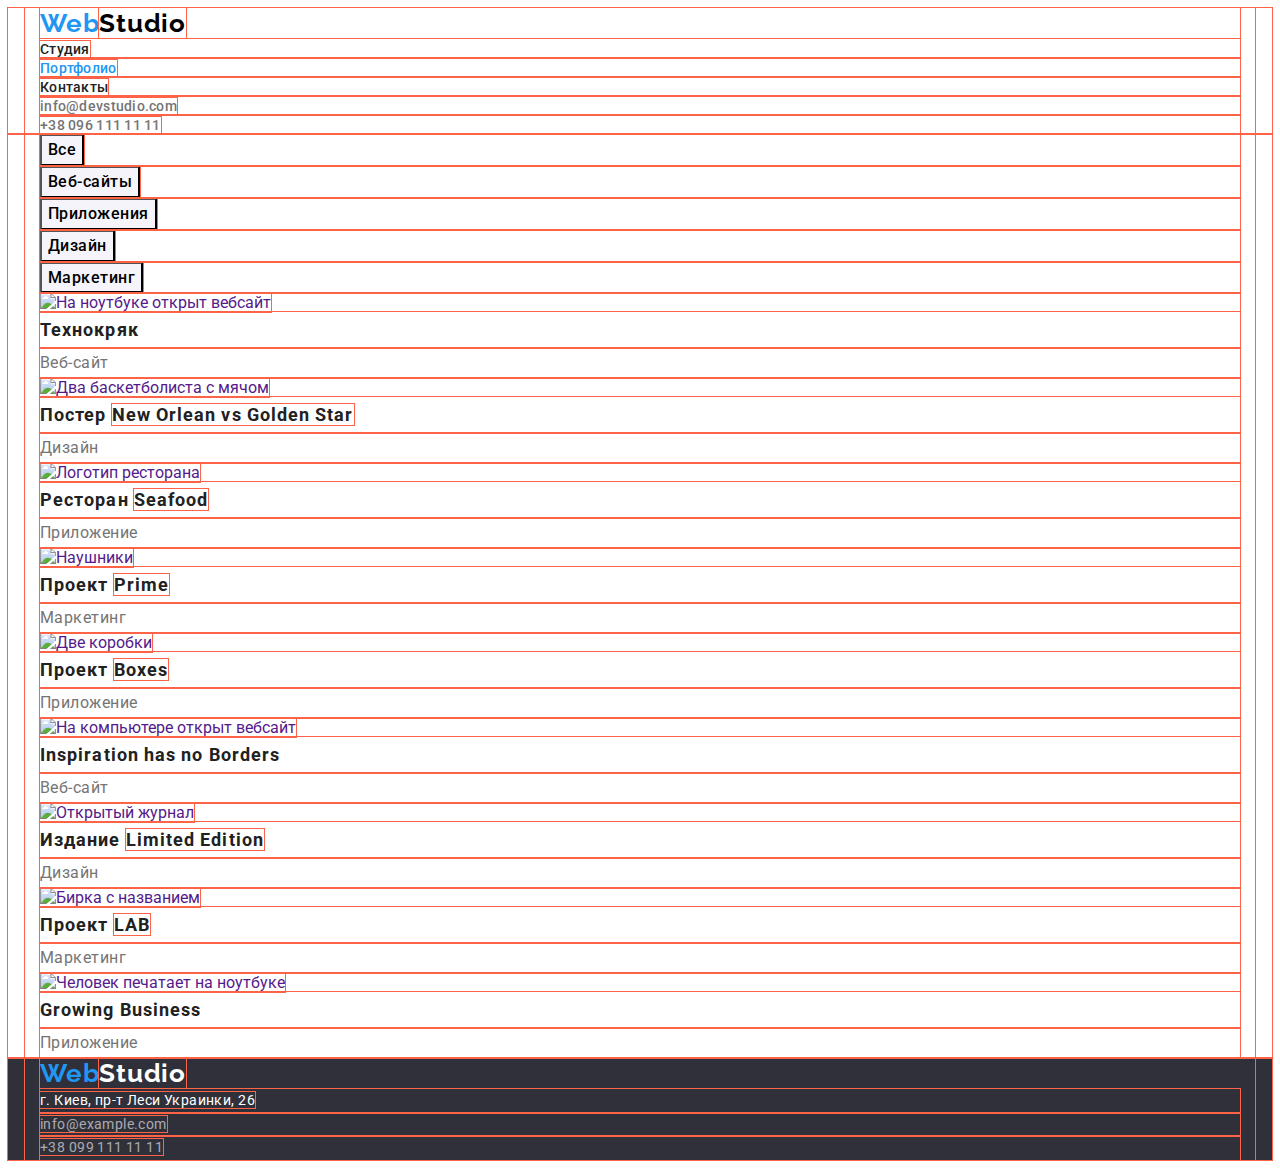
==== portfolio.html @ 90acad29 "update html css" ====
<!DOCTYPE html>
<html lang="ru">
  <head>
    <meta charset="UTF-8" />
    <meta http-equiv="X-UA-Compatible" content="IE=edge" />
    <meta name="viewport" content="width=device-width, initial-scale=1.0" />
    <title>Портфолио</title>
    <link rel="preconnect" href="https://fonts.googleapis.com" />
    <link rel="preconnect" href="https://fonts.gstatic.com" crossorigin />
    <link
      href="https://fonts.googleapis.com/css2?family=Raleway:wght@700&family=Roboto:wght@400;500;700;900&display=swap"
      rel="stylesheet"
    />
    <link
      rel="stylesheet"
      href="https://cdnjs.cloudflare.com/ajax/libs/modern-normalize/1.1.0/modern-normalize.min.css"
      integrity="sha512-wpPYUAdjBVSE4KJnH1VR1HeZfpl1ub8YT/NKx4PuQ5NmX2tKuGu6U/JRp5y+Y8XG2tV+wKQpNHVUX03MfMFn9Q=="
      crossorigin="anonymous"
      referrerpolicy="no-referrer"
    />
    <link rel="stylesheet" href="./css/styles.css" />
  </head>
  <body>
    <!-- Шапка сайта -->
    <header class="header">
      <div class="container">
        <nav class="header-nav">
          <a class="link header-nav-logo" href="./index.html" lang="en"
            >Web<span class="header-logo-black">Studio</span></a
          >
          <ul class="list header-nav-list">
            <li class="header-nav-item">
              <a class="link header-nav-link" href="./index.html">Студия</a>
            </li>
            <li class="header-nav-item">
              <a class="link header-nav-link current" href="./portfolio.html">Портфолио</a>
            </li>
            <li class="header-nav-item"><a class="link header-nav-link" href="">Контакты</a></li>
          </ul>
        </nav>
        <ul class="list header-contact-list">
          <li class="header-contact-item">
            <a class="link header-contact-mail" href="mailto:info@devstudio.com"
              >info@devstudio.com</a
            >
          </li>
          <li class="header-contact-item">
            <a class="link header-contact-tel" href="tel:+380961111111">+38 096 111 11 11</a>
          </li>
        </ul>
      </div>
    </header>
    <main>
      <!-- Работы -->
      <section class="section">
        <div class="container">
          <h1 class="visually-hidden">Наши работы</h1>
          <ul class="list filter">
            <li class="filter-item"><button class="filter-btn" type="button">Все</button></li>
            <li class="filter-item">
              <button class="filter-btn" type="button">Веб-сайты</button>
            </li>
            <li class="filter-item">
              <button class="filter-btn" type="button">Приложения</button>
            </li>
            <li class="filter-item">
              <button class="filter-btn" type="button">Дизайн</button>
            </li>
            <li class="filter-item">
              <button class="filter-btn" type="button">Маркетинг</button>
            </li>
          </ul>
          <ul class="list gallery">
            <li class="gallery-item">
              <a class="link gallery-link" href="">
                <img
                  class="gallery-image"
                  src="./images/our-works-img-1.jpg"
                  alt="На ноутбуке открыт вебсайт"
                  width="370"
                  height="294"
                />
                <h2 class="gallery-title">Технокряк</h2>
                <p class="gallery-desc">Веб-сайт</p>
              </a>
            </li>
            <li class="gallery-item">
              <a class="link gallery-link" href="">
                <img
                  class="gallery-image"
                  src="./images/our-works-img-2.jpg"
                  alt="Два баскетболиста с мячом"
                  width="370"
                  height="294"
                />
                <h2 class="gallery-title">
                  Постер <span lang="en">New Orlean vs Golden Star</span>
                </h2>
                <p class="gallery-desc">Дизайн</p>
              </a>
            </li>
            <li class="gallery-item">
              <a class="link gallery-link" href="">
                <img
                  class="gallery-image"
                  src="./images/our-works-img-3.jpg"
                  alt="Логотип ресторана"
                  width="370"
                  height="294"
                />
                <h2 class="gallery-title">Ресторан <span lang="en">Seafood</span></h2>
                <p class="gallery-desc">Приложение</p>
              </a>
            </li>
            <li class="gallery-item">
              <a class="link gallery-link" href="">
                <img
                  class="gallery-image"
                  src="./images/our-works-img-4.jpg"
                  alt="Наушники"
                  width="370"
                  height="294"
                />
                <h2 class="gallery-title">Проект <span lang="en">Prime</span></h2>
                <p class="gallery-desc">Маркетинг</p>
              </a>
            </li>
            <li class="gallery-item">
              <a class="link gallery-link" href="">
                <img
                  class="gallery-image"
                  src="./images/our-works-img-5.jpg"
                  alt="Две коробки"
                  width="370"
                  height="294"
                />
                <h2 class="gallery-title">Проект <span lang="en">Boxes</span></h2>
                <p class="gallery-desc">Приложение</p>
              </a>
            </li>
            <li class="gallery-item">
              <a class="link gallery-link" href="">
                <img
                  class="gallery-image"
                  src="./images/our-works-img-6.jpg"
                  alt="На компьютере открыт вебсайт"
                  width="370"
                  height="294"
                />
                <h2 class="gallery-title" lang="en">Inspiration has no Borders</h2>
                <p class="gallery-desc">Веб-сайт</p>
              </a>
            </li>
            <li class="gallery-item">
              <a class="link gallery-link" href="">
                <img
                  class="gallery-image"
                  src="./images/our-works-img-7.jpg"
                  alt="Открытый журнал"
                  width="370"
                  height="294"
                />
                <h2 class="gallery-title">Издание <span lang="en">Limited Edition</span></h2>
                <p class="gallery-desc">Дизайн</p>
              </a>
            </li>
            <li class="gallery-item">
              <a class="link gallery-link" href="">
                <img
                  class="gallery-image"
                  src="./images/our-works-img-8.jpg"
                  alt="Бирка с названием"
                  width="370"
                  height="294"
                />
                <h2 class="gallery-title">Проект <span lang="en">LAB</span></h2>
                <p class="gallery-desc">Маркетинг</p>
              </a>
            </li>
            <li class="gallery-item">
              <a class="link gallery-link" href="">
                <img
                  class="gallery-image"
                  src="./images/our-works-img-9.jpg"
                  alt="Человек печатает на ноутбуке"
                  width="370"
                  height="294"
                />
                <h2 class="gallery-title" lang="en">Growing Business</h2>
                <p class="gallery-desc">Приложение</p>
              </a>
            </li>
          </ul>
        </div>
      </section>
    </main>
    <!-- Подвал сайта -->
    <footer class="footer">
      <div class="container">
        <a class="link footer-logo" href="./index.html"
          >Web<span class="footer-logo-white">Studio</span></a
        >
        <address class="footer-address">
          <ul class="list footer-address-list">
            <li class="footer-address-item">
              <a
                class="link footer-address-link"
                href="https://goo.gl/maps/jaHoriXnF1rFuWEq5"
                target="_blank"
                rel="noopener noreferrer"
              >
                г. Киев, пр-т Леси Украинки, 26
              </a>
            </li>
            <li class="footer-address-item">
              <a class="link footer-address-mail" href="mailto:info@example.com"
                >info@example.com</a
              >
            </li>
            <li class="footer-address-item">
              <a class="link footer-address-tel" href="tel:+380991111111">+38 099 111 11 11</a>
            </li>
          </ul>
        </address>
      </div>
    </footer>
  </body>
</html>
---- css/styles.css ----
/* Глобальные свойства */

/* outline nолько для верстки - закомментировать перед сдачей */
* {
  outline: 1px solid tomato;
}

:root {
  --logo-color: #2196f3;
  --primary-white-color: #ffffff;
  --primary-title-color: #ffffff;
  --secondary-title-color: #212121;
  --primary-text-color: #212121;
  --secondary-text-color: #757575;
  --primary-background-color: #2f303a;
  --secondary-background-color: #f5f4fa;
  --accent-color: #2196f3;
}

body {
  color: var(--primary-text-color);

  font-family: Roboto, sans-serif;
}

h1,
h2,
h3,
h4,
h5,
h6,
p {
  margin: 0;
}

.list {
  list-style: none;
  margin: 0;
  padding: 0;
}

button {
  cursor: pointer;
}

.link {
  text-decoration: none;
}

.visually-hidden {
  position: absolute;
  width: 1px;
  height: 1px;
  margin: -1px;
  border: 0;
  padding: 0;

  white-space: nowrap;
  clip-path: inset(100%);
  clip: rect(0 0 0 0);
  overflow: hidden;
}

.container {
  width: 1200px;
  margin-right: auto;
  margin-left: auto;
  padding-right: 15px;
  padding-left: 15px;
}

/* Шапка сайта */
.header {
  background-color: var(--primary-white-color);
}

.header-nav-logo {
  color: var(--logo-color);

  font-family: Raleway, sans-serif;
  font-weight: 700;
  font-size: 26px;
  line-height: 1.19;
  letter-spacing: 0.03em;
}

.header-logo-black {
  color: #000000;
}

.header-nav-link {
  color: var(--primary-text-color);

  font-weight: 500;
  font-size: 14px;
  line-height: 1.14;
  letter-spacing: 0.02em;
}

.header-contact-mail,
.header-contact-tel {
  color: var(--secondary-text-color);

  font-weight: 500;
  font-size: 14px;
  line-height: 1.14;
  letter-spacing: 0.02em;
}

.header-nav-list .link:hover,
.header-nav-list .link:focus,
.header-contact-list .link:hover,
.header-contact-list .link:focus {
  color: var(--accent-color);
}
/* Обычно так не делается, обещали позже научить */
.current {
  color: var(--accent-color);
}

/* Герой */
.hero {
  background-color: var(--primary-background-color);
}

.hero-title {
  color: var(--primary-title-color);

  font-weight: 900;
  font-size: 44px;
  line-height: 1.36;
  text-align: center;
  letter-spacing: 0.06em;
  text-transform: uppercase;
}

.hero-btn {
  color: var(--primary-white-color);
  background: var(--accent-color);

  font-family: inherit;
  font-size: 16px;
  font-weight: 700;
  line-height: 1.87;
  text-align: center;
  letter-spacing: 0.06em;
}

.hero-btn:hover,
.hero-btn:focus {
  background-color: #188ce8;
}

/* Преимущества */
.benefits {
  background-color: var(--primary-white-color);
}

.benefits-subtitle {
  font-size: 14px;
  line-height: 1.14;
  letter-spacing: 0.03em;
  text-transform: uppercase;
}

.benefits-desc {
  color: var(--secondary-text-color);

  font-size: 14px;
  line-height: 1.71;
  letter-spacing: 0.03em;
}

/* Рабочие процессы */
.process {
  background-color: var(--primary-white-color);
}

.process-title {
  font-size: 36px;
  line-height: 1.16;
  text-align: center;
  letter-spacing: 0.03em;
}

/* Команда */
.team {
  background-color: var(--secondary-background-color);
}

.team-title {
  font-size: 36px;
  line-height: 1.16;
  text-align: center;
  letter-spacing: 0.03em;
}

.team-name {
  font-weight: 500;
  font-size: 16px;
  line-height: 1.19;
  text-align: center;
  letter-spacing: 0.03em;
}

.team-position {
  color: var(--secondary-text-color);

  line-height: 19px;
  text-align: center;
  letter-spacing: 0.03em;
}

/* Портфолио - Работы */
.section {
  background-color: var(--primary-white-color);
}

.filter-btn {
  background-color: var(--secondary-background-color);

  font-family: inherit;
  font-weight: 500;
  font-size: 16px;
  line-height: 1.62;
  text-align: center;
  letter-spacing: 0.03em;
}

.filter-btn:active,
.filter-btn:hover,
.filter-btn:focus {
  color: var(--primary-white-color);
  background: var(--accent-color);
}

.gallery-title {
  color: var(--primary-text-color);

  font-size: 18px;
  line-height: 2;
  letter-spacing: 0.06em;
}

.gallery-desc {
  color: var(--secondary-text-color);

  line-height: 1.87;
  letter-spacing: 0.03em;
}

/* Подвал сайта */
.footer {
  background-color: var(--primary-background-color);
}

.footer-logo {
  color: var(--logo-color);

  font-family: Raleway, sans-serif;
  font-weight: 700;
  font-size: 26px;
  line-height: 1.19;
  letter-spacing: 0.03em;
}

.footer-logo-white {
  color: var(--primary-white-color);
}

.footer-address-link {
  color: var(--primary-white-color);

  font-style: normal;
  font-size: 14px;
  line-height: 1.71;
  letter-spacing: 0.03em;
}

.footer-address-mail,
.footer-address-tel {
  color: rgba(255, 255, 255, 0.6);

  font-style: normal;
  font-size: 14px;
  line-height: 1.71;
  letter-spacing: 0.03em;
}

.footer-address .link:hover,
.footer-address .link:focus {
  color: var(--accent-color);
}
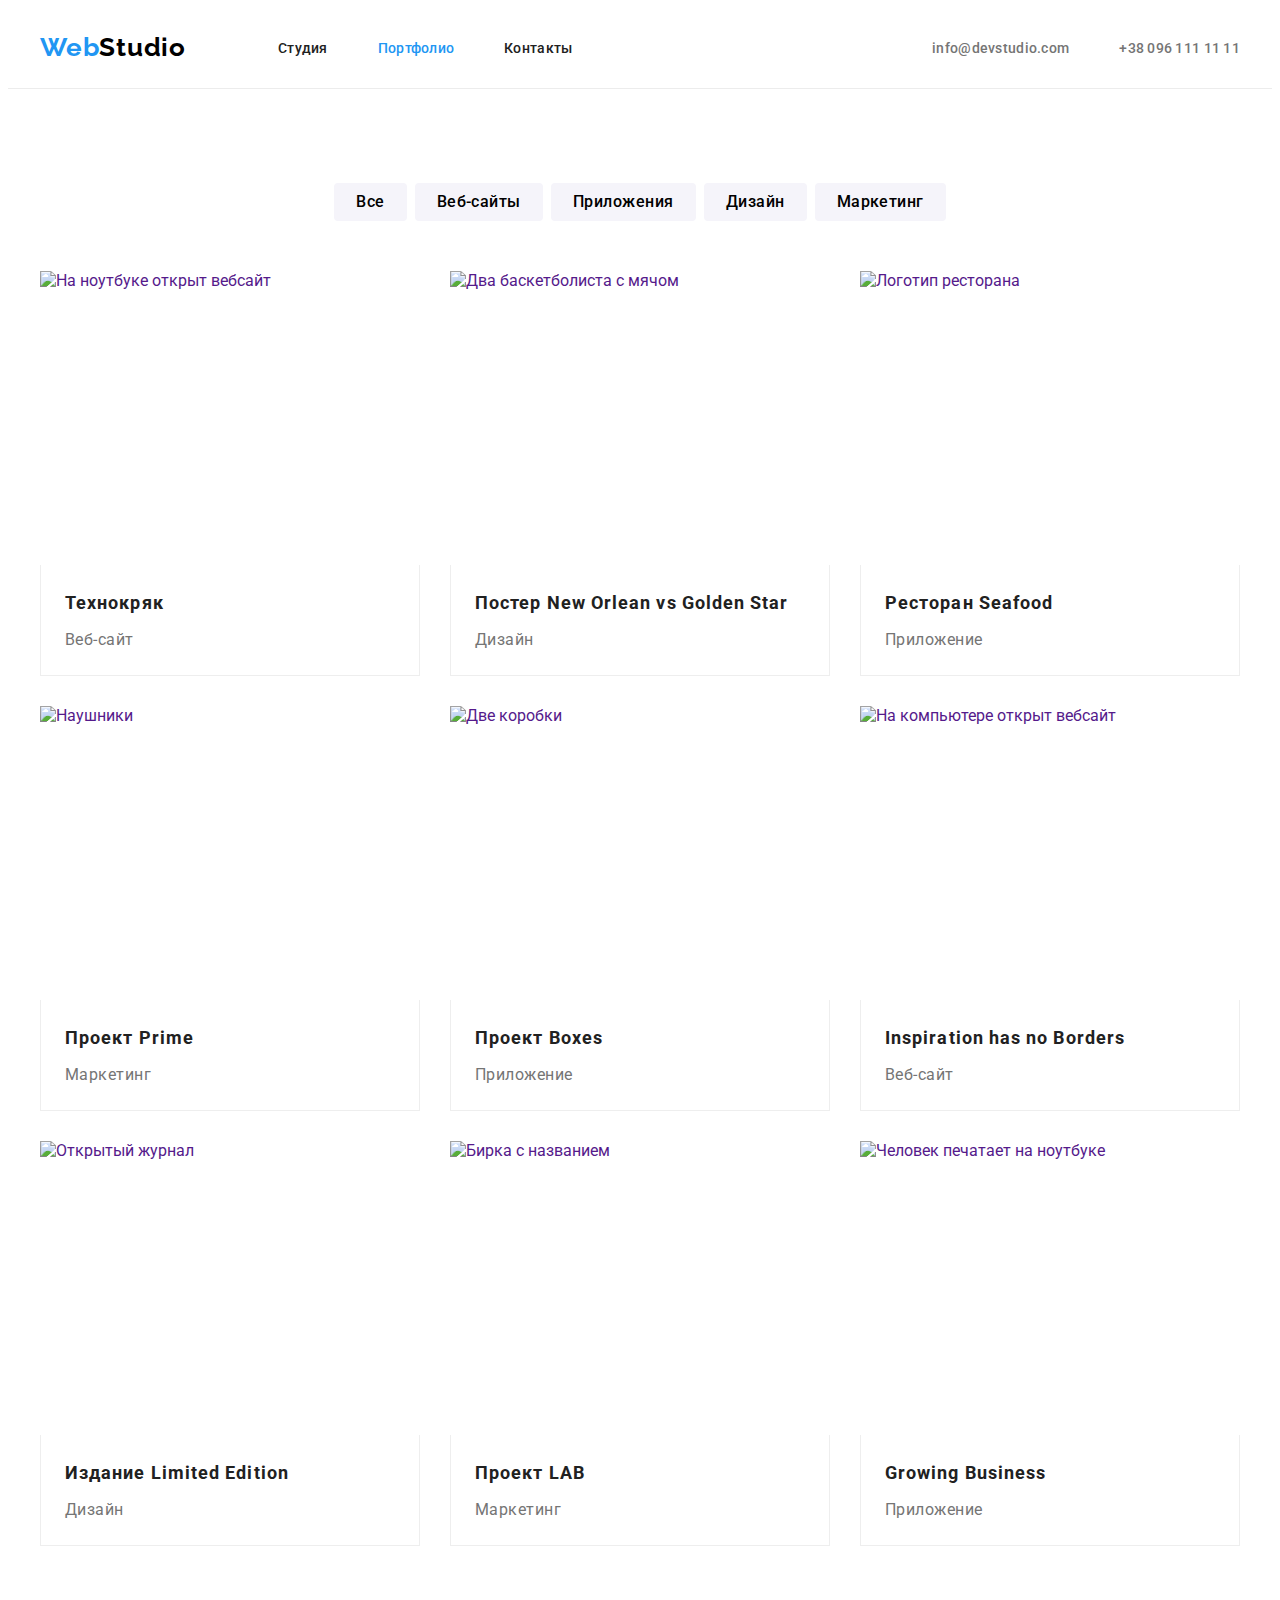
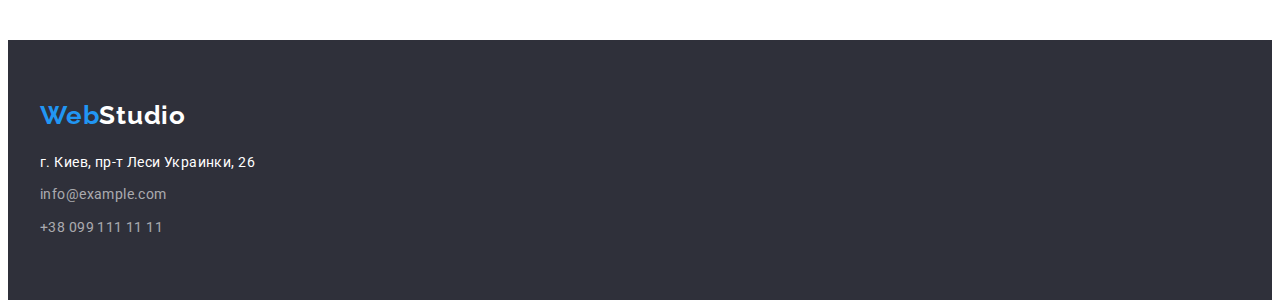
==== commit b6bcc92d: "update html css" ====
--- a/portfolio.html
+++ b/portfolio.html
@@ -28,7 +28,7 @@
           <a class="link header-nav-logo" href="./index.html" lang="en"
             >Web<span class="header-logo-black">Studio</span></a
           >
-          <ul class="list header-nav-list">
+          <ul class="header-nav-list">
             <li class="header-nav-item">
               <a class="link header-nav-link" href="./index.html">Студия</a>
             </li>
@@ -38,7 +38,7 @@
             <li class="header-nav-item"><a class="link header-nav-link" href="">Контакты</a></li>
           </ul>
         </nav>
-        <ul class="list header-contact-list">
+        <ul class="header-contact-list">
           <li class="header-contact-item">
             <a class="link header-contact-mail" href="mailto:info@devstudio.com"
               >info@devstudio.com</a
@@ -55,7 +55,7 @@
       <section class="section">
         <div class="container">
           <h1 class="visually-hidden">Наши работы</h1>
-          <ul class="list filter">
+          <ul class="filter">
             <li class="filter-item"><button class="filter-btn" type="button">Все</button></li>
             <li class="filter-item">
               <button class="filter-btn" type="button">Веб-сайты</button>
@@ -70,124 +70,128 @@
               <button class="filter-btn" type="button">Маркетинг</button>
             </li>
           </ul>
-          <ul class="list gallery">
-            <li class="gallery-item">
-              <a class="link gallery-link" href="">
-                <img
-                  class="gallery-image"
+          <ul class="gallery">
+            <li class="gallery-item">
+              <a class="link gallery-link" href="">
+                <img
                   src="./images/our-works-img-1.jpg"
                   alt="На ноутбуке открыт вебсайт"
                   width="370"
                   height="294"
                 />
-                <h2 class="gallery-title">Технокряк</h2>
-                <p class="gallery-desc">Веб-сайт</p>
-              </a>
-            </li>
-            <li class="gallery-item">
-              <a class="link gallery-link" href="">
-                <img
-                  class="gallery-image"
+                <div class="gallery-text-container">
+                  <h2 class="gallery-title">Технокряк</h2>
+                  <p class="gallery-desc">Веб-сайт</p>
+                </div>
+              </a>
+            </li>
+            <li class="gallery-item">
+              <a class="link gallery-link" href="">
+                <img
                   src="./images/our-works-img-2.jpg"
                   alt="Два баскетболиста с мячом"
                   width="370"
                   height="294"
                 />
-                <h2 class="gallery-title">
-                  Постер <span lang="en">New Orlean vs Golden Star</span>
-                </h2>
-                <p class="gallery-desc">Дизайн</p>
-              </a>
-            </li>
-            <li class="gallery-item">
-              <a class="link gallery-link" href="">
-                <img
-                  class="gallery-image"
+                <div class="gallery-text-container">
+                  <h2 class="gallery-title">
+                    Постер <span lang="en">New Orlean vs Golden Star</span>
+                  </h2>
+                  <p class="gallery-desc">Дизайн</p>
+                </div>
+              </a>
+            </li>
+            <li class="gallery-item">
+              <a class="link gallery-link" href="">
+                <img
                   src="./images/our-works-img-3.jpg"
                   alt="Логотип ресторана"
                   width="370"
                   height="294"
                 />
-                <h2 class="gallery-title">Ресторан <span lang="en">Seafood</span></h2>
-                <p class="gallery-desc">Приложение</p>
-              </a>
-            </li>
-            <li class="gallery-item">
-              <a class="link gallery-link" href="">
-                <img
-                  class="gallery-image"
-                  src="./images/our-works-img-4.jpg"
-                  alt="Наушники"
-                  width="370"
-                  height="294"
-                />
-                <h2 class="gallery-title">Проект <span lang="en">Prime</span></h2>
-                <p class="gallery-desc">Маркетинг</p>
-              </a>
-            </li>
-            <li class="gallery-item">
-              <a class="link gallery-link" href="">
-                <img
-                  class="gallery-image"
+                <div class="gallery-text-container">
+                  <h2 class="gallery-title">Ресторан <span lang="en">Seafood</span></h2>
+                  <p class="gallery-desc">Приложение</p>
+                </div>
+              </a>
+            </li>
+            <li class="gallery-item">
+              <a class="link gallery-link" href="">
+                <img src="./images/our-works-img-4.jpg" alt="Наушники" width="370" height="294" />
+                <div class="gallery-text-container">
+                  <h2 class="gallery-title">Проект <span lang="en">Prime</span></h2>
+                  <p class="gallery-desc">Маркетинг</p>
+                </div>
+              </a>
+            </li>
+            <li class="gallery-item">
+              <a class="link gallery-link" href="">
+                <img
                   src="./images/our-works-img-5.jpg"
                   alt="Две коробки"
                   width="370"
                   height="294"
                 />
-                <h2 class="gallery-title">Проект <span lang="en">Boxes</span></h2>
-                <p class="gallery-desc">Приложение</p>
-              </a>
-            </li>
-            <li class="gallery-item">
-              <a class="link gallery-link" href="">
-                <img
-                  class="gallery-image"
+                <div class="gallery-text-container">
+                  <h2 class="gallery-title">Проект <span lang="en">Boxes</span></h2>
+                  <p class="gallery-desc">Приложение</p>
+                </div>
+              </a>
+            </li>
+            <li class="gallery-item">
+              <a class="link gallery-link" href="">
+                <img
                   src="./images/our-works-img-6.jpg"
                   alt="На компьютере открыт вебсайт"
                   width="370"
                   height="294"
                 />
-                <h2 class="gallery-title" lang="en">Inspiration has no Borders</h2>
-                <p class="gallery-desc">Веб-сайт</p>
-              </a>
-            </li>
-            <li class="gallery-item">
-              <a class="link gallery-link" href="">
-                <img
-                  class="gallery-image"
+                <div class="gallery-text-container">
+                  <h2 class="gallery-title" lang="en">Inspiration has no Borders</h2>
+                  <p class="gallery-desc">Веб-сайт</p>
+                </div>
+              </a>
+            </li>
+            <li class="gallery-item">
+              <a class="link gallery-link" href="">
+                <img
                   src="./images/our-works-img-7.jpg"
                   alt="Открытый журнал"
                   width="370"
                   height="294"
                 />
-                <h2 class="gallery-title">Издание <span lang="en">Limited Edition</span></h2>
-                <p class="gallery-desc">Дизайн</p>
-              </a>
-            </li>
-            <li class="gallery-item">
-              <a class="link gallery-link" href="">
-                <img
-                  class="gallery-image"
+                <div class="gallery-text-container">
+                  <h2 class="gallery-title">Издание <span lang="en">Limited Edition</span></h2>
+                  <p class="gallery-desc">Дизайн</p>
+                </div>
+              </a>
+            </li>
+            <li class="gallery-item">
+              <a class="link gallery-link" href="">
+                <img
                   src="./images/our-works-img-8.jpg"
                   alt="Бирка с названием"
                   width="370"
                   height="294"
                 />
-                <h2 class="gallery-title">Проект <span lang="en">LAB</span></h2>
-                <p class="gallery-desc">Маркетинг</p>
-              </a>
-            </li>
-            <li class="gallery-item">
-              <a class="link gallery-link" href="">
-                <img
-                  class="gallery-image"
+                <div class="gallery-text-container">
+                  <h2 class="gallery-title">Проект <span lang="en">LAB</span></h2>
+                  <p class="gallery-desc">Маркетинг</p>
+                </div>
+              </a>
+            </li>
+            <li class="gallery-item">
+              <a class="link gallery-link" href="">
+                <img
                   src="./images/our-works-img-9.jpg"
                   alt="Человек печатает на ноутбуке"
                   width="370"
                   height="294"
                 />
-                <h2 class="gallery-title" lang="en">Growing Business</h2>
-                <p class="gallery-desc">Приложение</p>
+                <div class="gallery-text-container">
+                  <h2 class="gallery-title" lang="en">Growing Business</h2>
+                  <p class="gallery-desc">Приложение</p>
+                </div>
               </a>
             </li>
           </ul>
@@ -201,7 +205,7 @@
           >Web<span class="footer-logo-white">Studio</span></a
         >
         <address class="footer-address">
-          <ul class="list footer-address-list">
+          <ul class="footer-address-list">
             <li class="footer-address-item">
               <a
                 class="link footer-address-link"
--- a/css/styles.css
+++ b/css/styles.css
@@ -1,9 +1,8 @@
 /* Глобальные свойства */
 
-/* outline nолько для верстки - закомментировать перед сдачей */
-* {
+/* * {
   outline: 1px solid tomato;
-}
+} */
 
 :root {
   --logo-color: #2196f3;
@@ -15,6 +14,7 @@
   --primary-background-color: #2f303a;
   --secondary-background-color: #f5f4fa;
   --accent-color: #2196f3;
+  --gallery-item-margin: 30px;
 }
 
 body {
@@ -33,14 +33,21 @@
   margin: 0;
 }
 
-.list {
+ul {
   list-style: none;
   margin: 0;
   padding: 0;
 }
 
 button {
+  border: none;
   cursor: pointer;
+}
+
+img {
+  display: block;
+  max-width: 100%;
+  height: auto;
 }
 
 .link {
@@ -61,6 +68,13 @@
   overflow: hidden;
 }
 
+.section {
+  padding-top: 94px;
+  padding-bottom: 94px;
+
+  background-color: var(--primary-white-color);
+}
+
 .container {
   width: 1200px;
   margin-right: auto;
@@ -69,12 +83,63 @@
   padding-left: 15px;
 }
 
+/*
+В макете у секций разные паддинги, поэтому расставил все паддинги по макету
+  .section { 
+  padding-top: 94px;
+  padding-bottom: 94px;
+} */
+
 /* Шапка сайта */
 .header {
+  border-bottom: 1px solid #ececec;
   background-color: var(--primary-white-color);
 }
 
+.header {
+  padding-top: 24px;
+  padding-bottom: 25px;
+}
+
+.header > .container {
+  display: flex;
+}
+
+.header-nav {
+  display: flex;
+}
+
+.header-nav-list {
+  display: flex;
+  align-items: center;
+}
+
+.header-nav-item:not(:last-child) {
+  margin-right: 50px;
+}
+
+/* .header-nav-list > .header-nav-item:last-child {
+  margin-right: 0;
+} */
+
+.header-contact-list {
+  display: flex;
+  align-items: center;
+  margin-left: auto;
+}
+
+.header-contact-item:not(:last-child) {
+  margin-right: 50px;
+}
+
+/* .header-contact-list > .header-contact-item:last-child {
+  margin-right: 0;
+} */
+
 .header-nav-logo {
+  max-width: 145px;
+  margin-right: 93px;
+
   color: var(--logo-color);
 
   font-family: Raleway, sans-serif;
@@ -120,21 +185,34 @@
 
 /* Герой */
 .hero {
+  padding-top: 200px;
+  padding-bottom: 200px;
+
   background-color: var(--primary-background-color);
+
+  text-align: center;
 }
 
 .hero-title {
+  max-width: 696px;
+  margin-left: auto;
+  margin-right: auto;
+  margin-bottom: 30px;
+
   color: var(--primary-title-color);
 
   font-weight: 900;
   font-size: 44px;
   line-height: 1.36;
-  text-align: center;
   letter-spacing: 0.06em;
   text-transform: uppercase;
 }
 
 .hero-btn {
+  display: inline-block;
+  padding: 10px 32px;
+  border-radius: 4px;
+
   color: var(--primary-white-color);
   background: var(--accent-color);
 
@@ -142,7 +220,6 @@
   font-size: 16px;
   font-weight: 700;
   line-height: 1.87;
-  text-align: center;
   letter-spacing: 0.06em;
 }
 
@@ -152,11 +229,25 @@
 }
 
 /* Преимущества */
-.benefits {
-  background-color: var(--primary-white-color);
-}
+.benefits-list {
+  display: flex;
+}
+
+.benefits-item {
+  max-width: 270px;
+}
+
+.benefits-item:not(:last-child) {
+  margin-right: 30px;
+}
+
+/* .benefits-list > .benefits-item:last-child {
+  margin-right: 0;
+} */
 
 .benefits-subtitle {
+  margin-bottom: 10px;
+
   font-size: 14px;
   line-height: 1.14;
   letter-spacing: 0.03em;
@@ -172,15 +263,26 @@
 }
 
 /* Рабочие процессы */
+
 .process {
-  background-color: var(--primary-white-color);
+  padding-top: 0;
 }
 
 .process-title {
+  margin-bottom: 50px;
+
   font-size: 36px;
   line-height: 1.16;
   text-align: center;
   letter-spacing: 0.03em;
+}
+
+.process-item:not(:nth-child(3n)) {
+  margin-right: 30px;
+}
+
+.process-list {
+  display: flex;
 }
 
 /* Команда */
@@ -188,14 +290,38 @@
   background-color: var(--secondary-background-color);
 }
 
+.team-list {
+  display: flex;
+}
+
 .team-title {
+  margin-bottom: 50px;
+
   font-size: 36px;
   line-height: 1.16;
   text-align: center;
   letter-spacing: 0.03em;
 }
 
+.team-item {
+  background-color: var(--primary-white-color);
+  box-shadow: 0px 1px 3px rgba(0, 0, 0, 0.12), 0px 1px 1px rgba(0, 0, 0, 0.14),
+    0px 2px 1px rgba(0, 0, 0, 0.2);
+  border-radius: 0px 0px 4px 4px;
+}
+
+.team-item:not(:nth-child(4n)) {
+  margin-right: 30px;
+}
+
+.team-text-container {
+  padding-top: 30px;
+  padding-bottom: 30px;
+}
+
 .team-name {
+  margin-bottom: 10px;
+
   font-weight: 500;
   font-size: 16px;
   line-height: 1.19;
@@ -212,11 +338,15 @@
 }
 
 /* Портфолио - Работы */
-.section {
+
+.works {
   background-color: var(--primary-white-color);
 }
 
 .filter-btn {
+  padding: 6px 22px;
+  border-radius: 4px;
+
   background-color: var(--secondary-background-color);
 
   font-family: inherit;
@@ -234,7 +364,19 @@
   background: var(--accent-color);
 }
 
+.filter {
+  display: flex;
+  justify-content: center;
+  margin-bottom: 50px;
+}
+
+.filter-item:not(:last-child) {
+  margin-right: 8px;
+}
+
 .gallery-title {
+  margin-bottom: 4px;
+
   color: var(--primary-text-color);
 
   font-size: 18px;
@@ -249,12 +391,52 @@
   letter-spacing: 0.03em;
 }
 
+.gallery {
+  display: flex;
+  flex-wrap: wrap;
+  margin-top: calc(-1 * var(--gallery-item-margin));
+  margin-left: calc(-1 * var(--gallery-item-margin));
+}
+
+.gallery-item {
+  flex-basis: calc(100% / 3 - var(--gallery-item-margin));
+  margin-top: var(--gallery-item-margin);
+  margin-left: var(--gallery-item-margin);
+}
+
+/* .gallery-item:not(:nth-child(3n)) {
+  margin-right: 30px;
+} */
+
+.gallery-text-container {
+  padding-top: 20px;
+  padding-right: 24px;
+  padding-bottom: 20px;
+  padding-left: 24px;
+
+  border-right: 1px solid #eeeeee;
+  border-bottom: 1px solid #eeeeee;
+  border-left: 1px solid #eeeeee;
+}
+
 /* Подвал сайта */
 .footer {
+  padding-top: 60px;
+  padding-bottom: 60px;
+
   background-color: var(--primary-background-color);
 }
 
+.footer > .container {
+}
+
+.footer .link {
+  display: block;
+}
+
 .footer-logo {
+  margin-bottom: 20px;
+
   color: var(--logo-color);
 
   font-family: Raleway, sans-serif;
@@ -268,6 +450,10 @@
   color: var(--primary-white-color);
 }
 
+.footer-address-item:not(:last-child) {
+  margin-bottom: 9px;
+}
+
 .footer-address-link {
   color: var(--primary-white-color);
 
